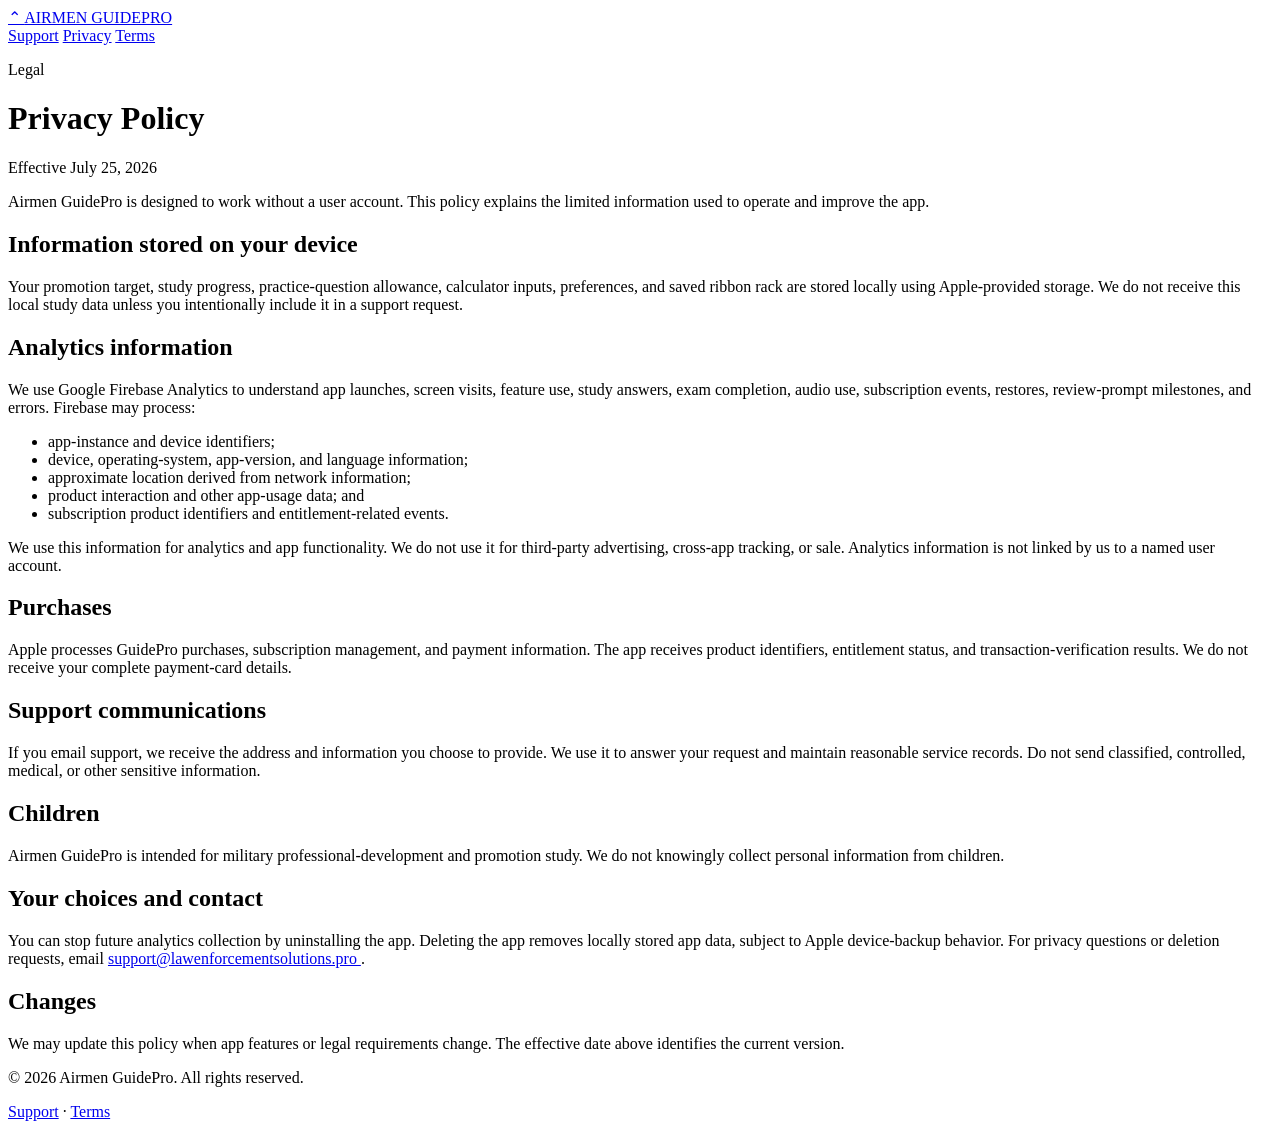
==== privacy.html @ 4502605f "Create privacy.html" ====
<!doctype html>
<html lang="en">
  <head>
    <meta charset="utf-8">
    <meta name="viewport" content="width=device-width, initial-scale=1">
    <meta name="description" content="Privacy Policy for Airmen GuidePro.">
    <title>Privacy Policy — Airmen GuidePro</title>
    <link rel="stylesheet" href="styles.css">
  </head>
  <body>
    <header>
      <div class="shell">
        <a class="brand" href="index.html">
          <span class="mark" aria-hidden="true">⌃</span>
          <span>AIRMEN GUIDEPRO</span>
        </a>
        <nav aria-label="Support navigation">
          <a href="index.html">Support</a>
          <a href="privacy.html" aria-current="page">Privacy</a>
          <a href="terms.html">Terms</a>
        </nav>
      </div>
    </header>

    <main class="shell">
      <p class="eyebrow">Legal</p>
      <h1>Privacy Policy</h1>
      <p class="updated">Effective July 25, 2026</p>
      <p class="lede">
        Airmen GuidePro is designed to work without a user account. This policy
        explains the limited information used to operate and improve the app.
      </p>

      <div class="policy">
        <section>
          <h2>Information stored on your device</h2>
          <p>
            Your promotion target, study progress, practice-question allowance,
            calculator inputs, preferences, and saved ribbon rack are stored locally
            using Apple-provided storage. We do not receive this local study data
            unless you intentionally include it in a support request.
          </p>
        </section>

        <section>
          <h2>Analytics information</h2>
          <p>
            We use Google Firebase Analytics to understand app launches, screen
            visits, feature use, study answers, exam completion, audio use,
            subscription events, restores, review-prompt milestones, and errors.
            Firebase may process:
          </p>
          <ul>
            <li>app-instance and device identifiers;</li>
            <li>device, operating-system, app-version, and language information;</li>
            <li>approximate location derived from network information;</li>
            <li>product interaction and other app-usage data; and</li>
            <li>subscription product identifiers and entitlement-related events.</li>
          </ul>
          <p>
            We use this information for analytics and app functionality. We do not
            use it for third-party advertising, cross-app tracking, or sale.
            Analytics information is not linked by us to a named user account.
          </p>
        </section>

        <section>
          <h2>Purchases</h2>
          <p>
            Apple processes GuidePro purchases, subscription management, and
            payment information. The app receives product identifiers, entitlement
            status, and transaction-verification results. We do not receive your
            complete payment-card details.
          </p>
        </section>

        <section>
          <h2>Support communications</h2>
          <p>
            If you email support, we receive the address and information you choose
            to provide. We use it to answer your request and maintain reasonable
            service records. Do not send classified, controlled, medical, or other
            sensitive information.
          </p>
        </section>

        <section>
          <h2>Children</h2>
          <p>
            Airmen GuidePro is intended for military professional-development and
            promotion study. We do not knowingly collect personal information from
            children.
          </p>
        </section>

        <section>
          <h2>Your choices and contact</h2>
          <p>
            You can stop future analytics collection by uninstalling the app.
            Deleting the app removes locally stored app data, subject to Apple
            device-backup behavior. For privacy questions or deletion requests,
            email
            <a href="mailto:support@lawenforcementsolutions.pro?subject=Airmen%20GuidePro%20Privacy">
              support@lawenforcementsolutions.pro
            </a>.
          </p>
        </section>

        <section>
          <h2>Changes</h2>
          <p>
            We may update this policy when app features or legal requirements
            change. The effective date above identifies the current version.
          </p>
        </section>
      </div>
    </main>

    <footer>
      <div class="shell">
        <p>© 2026 Airmen GuidePro. All rights reserved.</p>
        <p><a href="index.html">Support</a> · <a href="terms.html">Terms</a></p>
      </div>
    </footer>
  </body>
</html>
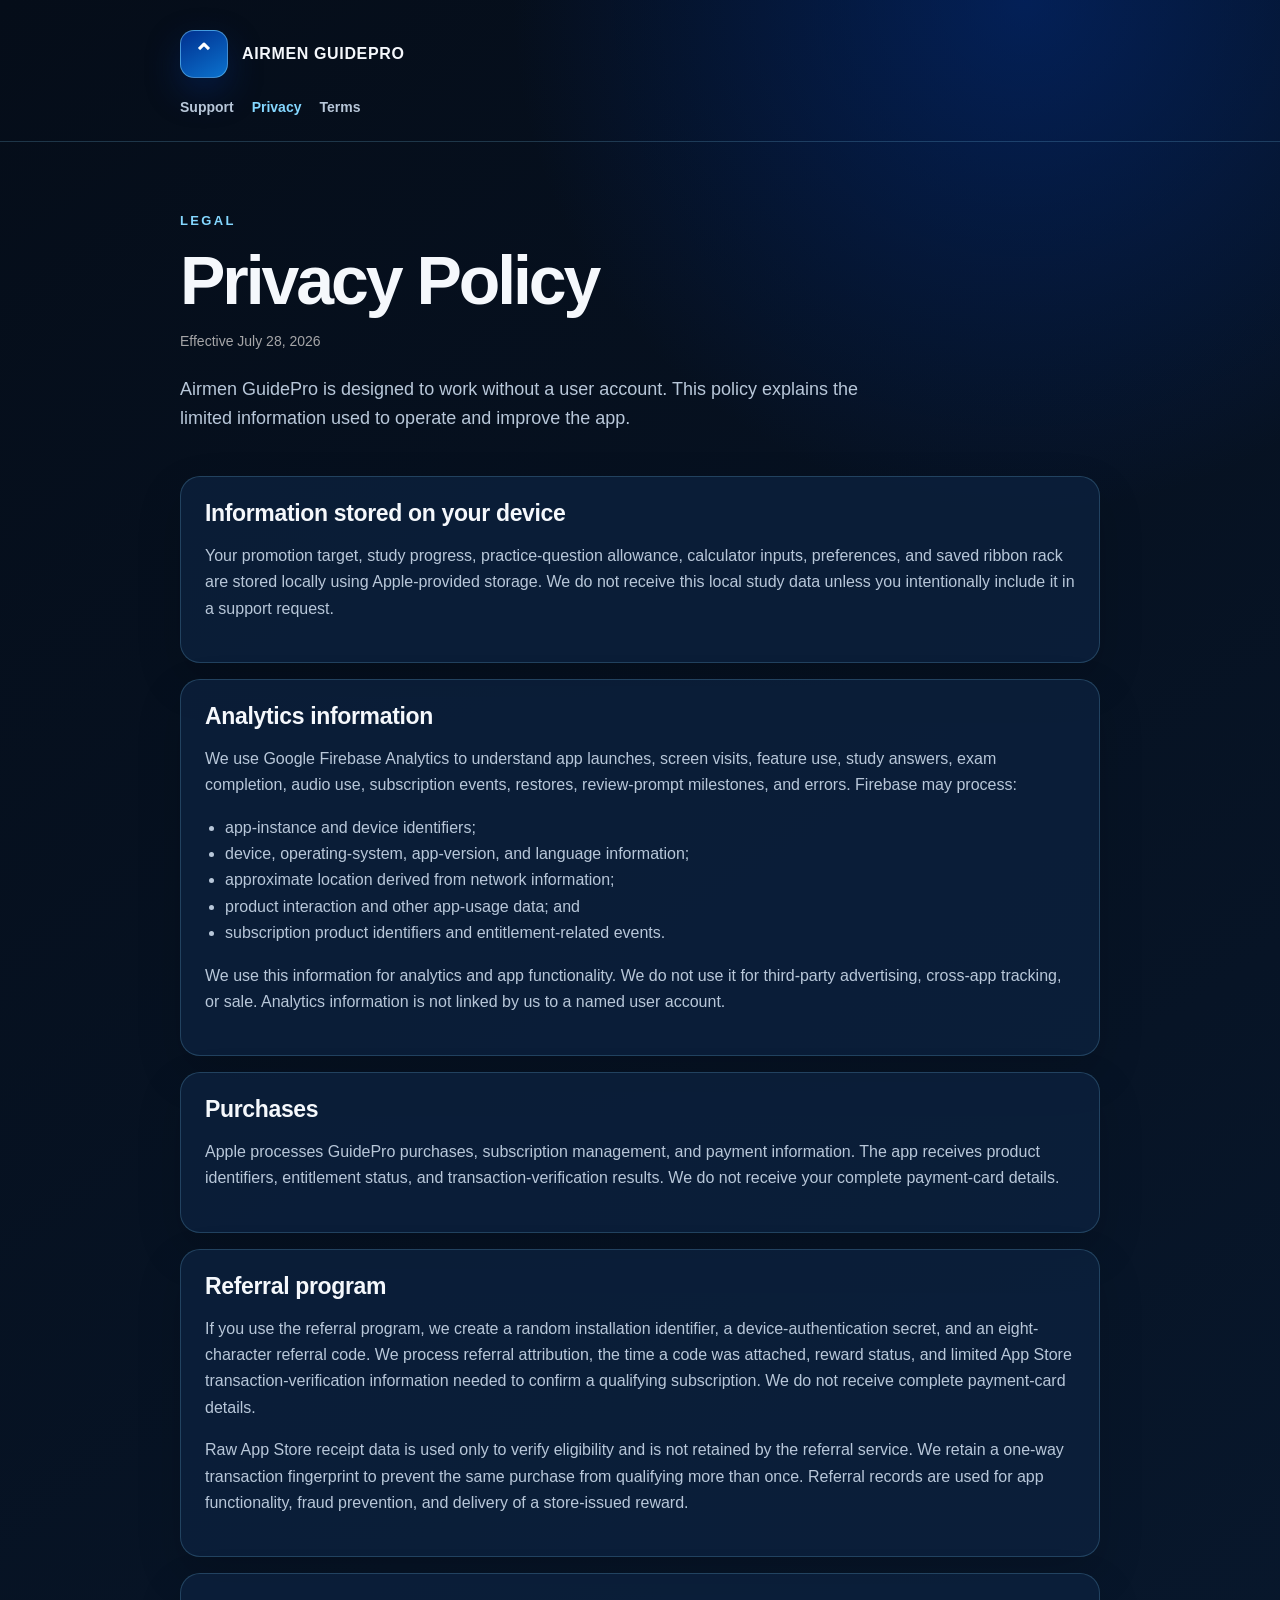
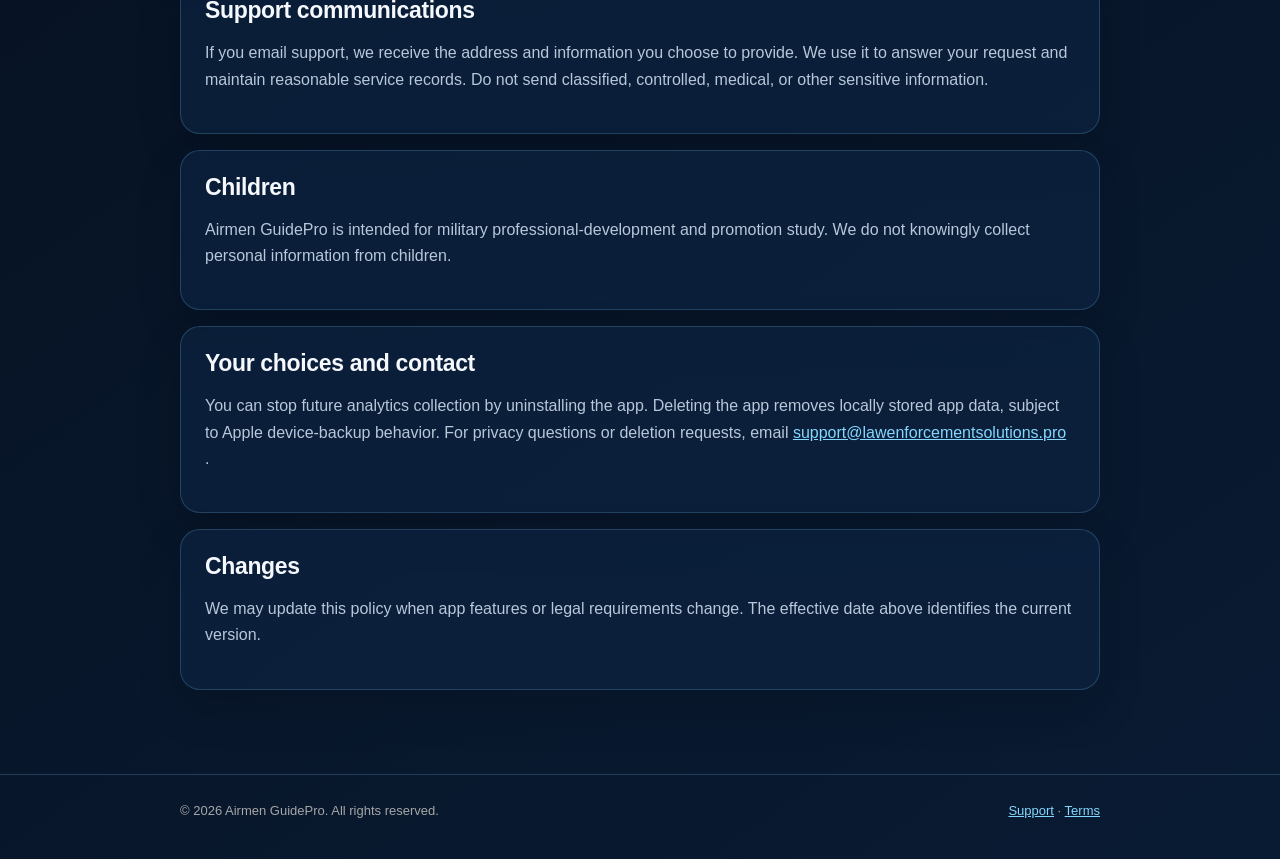
==== commit ff224d5e: "Document referral privacy practices Updated the effective date of the privacy policy and added a sec" ====
--- a/privacy.html
+++ b/privacy.html
@@ -25,7 +25,7 @@
     <main class="shell">
       <p class="eyebrow">Legal</p>
       <h1>Privacy Policy</h1>
-      <p class="updated">Effective July 25, 2026</p>
+      <p class="updated">Effective July 28, 2026</p>
       <p class="lede">
         Airmen GuidePro is designed to work without a user account. This policy
         explains the limited information used to operate and improve the app.
@@ -71,6 +71,25 @@
             payment information. The app receives product identifiers, entitlement
             status, and transaction-verification results. We do not receive your
             complete payment-card details.
+          </p>
+        </section>
+
+        <section>
+          <h2>Referral program</h2>
+          <p>
+            If you use the referral program, we create a random installation
+            identifier, a device-authentication secret, and an eight-character
+            referral code. We process referral attribution, the time a code was
+            attached, reward status, and limited App Store transaction-verification
+            information needed to confirm a qualifying subscription. We do not
+            receive complete payment-card details.
+          </p>
+          <p>
+            Raw App Store receipt data is used only to verify eligibility and is not
+            retained by the referral service. We retain a one-way transaction
+            fingerprint to prevent the same purchase from qualifying more than once.
+            Referral records are used for app functionality, fraud prevention, and
+            delivery of a store-issued reward.
           </p>
         </section>
 
--- a/styles.css
+++ b/styles.css
@@ -0,0 +1,219 @@
+:root {
+  color-scheme: dark;
+  --navy: #071426;
+  --panel: #0d2340;
+  --blue: #00308f;
+  --ice: #84d7ff;
+  --silver: #a6a6a8;
+  --text: #f5f8fc;
+  --muted: #b8c7d9;
+  --line: rgba(132, 215, 255, 0.2);
+}
+
+* {
+  box-sizing: border-box;
+}
+
+html {
+  scroll-behavior: smooth;
+}
+
+body {
+  margin: 0;
+  min-height: 100vh;
+  background:
+    radial-gradient(circle at 80% 0%, rgba(0, 48, 143, 0.5), transparent 32rem),
+    linear-gradient(145deg, #050d19 0%, var(--navy) 55%, #091b33 100%);
+  color: var(--text);
+  font-family: -apple-system, BlinkMacSystemFont, "SF Pro Text", "Segoe UI", sans-serif;
+  line-height: 1.65;
+}
+
+a {
+  color: var(--ice);
+}
+
+.shell {
+  width: min(920px, calc(100% - 36px));
+  margin: 0 auto;
+}
+
+header {
+  padding: 30px 0 22px;
+  border-bottom: 1px solid var(--line);
+}
+
+.brand {
+  display: flex;
+  align-items: center;
+  gap: 14px;
+  color: var(--text);
+  text-decoration: none;
+  font-weight: 900;
+  letter-spacing: 0.04em;
+}
+
+.mark {
+  display: grid;
+  width: 48px;
+  height: 48px;
+  place-items: center;
+  border: 1px solid rgba(132, 215, 255, 0.48);
+  border-radius: 14px;
+  background: linear-gradient(150deg, var(--blue), #0b72ce);
+  box-shadow: 0 14px 34px rgba(0, 48, 143, 0.35);
+  color: white;
+  font-size: 25px;
+  font-weight: 1000;
+}
+
+nav {
+  display: flex;
+  flex-wrap: wrap;
+  gap: 18px;
+  margin-top: 18px;
+  font-size: 14px;
+  font-weight: 700;
+}
+
+nav a {
+  color: var(--muted);
+  text-decoration: none;
+}
+
+nav a:hover,
+nav a[aria-current="page"] {
+  color: var(--ice);
+}
+
+main {
+  padding: 68px 0 84px;
+}
+
+.eyebrow {
+  margin: 0 0 10px;
+  color: var(--ice);
+  font-size: 13px;
+  font-weight: 900;
+  letter-spacing: 0.18em;
+  text-transform: uppercase;
+}
+
+h1,
+h2 {
+  font-family: -apple-system, BlinkMacSystemFont, "SF Pro Display", "Segoe UI", sans-serif;
+  line-height: 1.12;
+}
+
+h1 {
+  max-width: 720px;
+  margin: 0;
+  font-size: clamp(38px, 8vw, 68px);
+  letter-spacing: -0.045em;
+}
+
+h2 {
+  margin: 0 0 12px;
+  font-size: 23px;
+  letter-spacing: -0.015em;
+}
+
+.lede {
+  max-width: 690px;
+  margin: 22px 0 0;
+  color: var(--muted);
+  font-size: 18px;
+}
+
+.actions {
+  display: flex;
+  flex-wrap: wrap;
+  gap: 12px;
+  margin-top: 28px;
+}
+
+.button {
+  display: inline-flex;
+  min-height: 48px;
+  align-items: center;
+  justify-content: center;
+  padding: 0 20px;
+  border: 1px solid var(--ice);
+  border-radius: 14px;
+  background: var(--ice);
+  color: var(--navy);
+  font-weight: 900;
+  text-decoration: none;
+}
+
+.button.secondary {
+  background: transparent;
+  color: var(--ice);
+}
+
+.grid {
+  display: grid;
+  grid-template-columns: repeat(2, minmax(0, 1fr));
+  gap: 16px;
+  margin-top: 48px;
+}
+
+.card,
+.policy section {
+  padding: 24px;
+  border: 1px solid var(--line);
+  border-radius: 20px;
+  background: rgba(13, 35, 64, 0.74);
+  box-shadow: 0 18px 45px rgba(0, 0, 0, 0.15);
+}
+
+.card p,
+.policy p,
+.policy li {
+  color: var(--muted);
+}
+
+.policy {
+  display: grid;
+  gap: 16px;
+  margin-top: 42px;
+}
+
+.policy ul {
+  margin: 10px 0 0;
+  padding-left: 20px;
+}
+
+.updated {
+  margin-top: 12px;
+  color: var(--silver);
+  font-size: 14px;
+}
+
+footer {
+  padding: 25px 0 38px;
+  border-top: 1px solid var(--line);
+  color: var(--silver);
+  font-size: 13px;
+}
+
+footer .shell {
+  display: flex;
+  flex-wrap: wrap;
+  justify-content: space-between;
+  gap: 12px;
+}
+
+footer p {
+  margin: 0;
+}
+
+@media (max-width: 680px) {
+  main {
+    padding-top: 48px;
+  }
+
+  .grid {
+    grid-template-columns: 1fr;
+  }
+}
